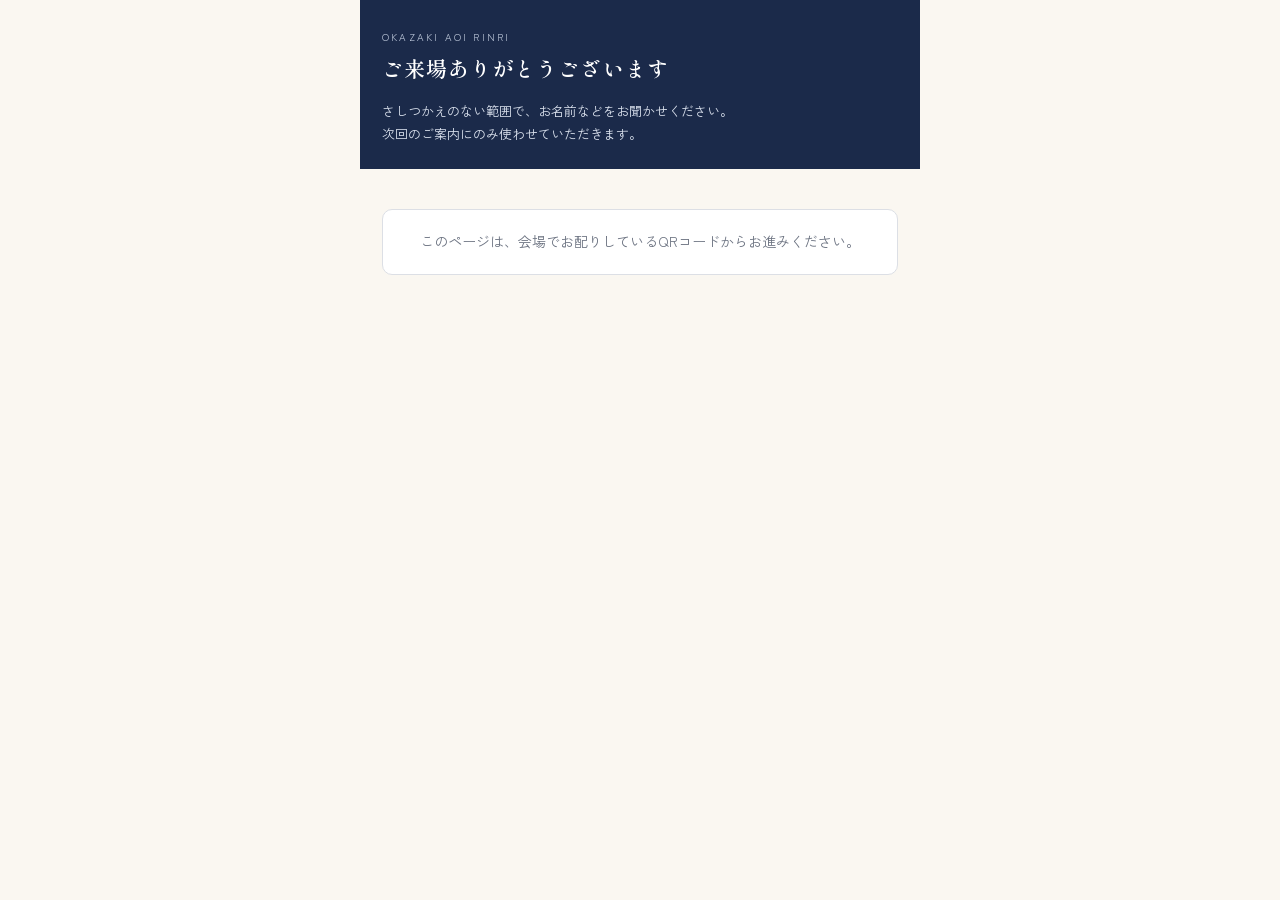
==== guest/index.html @ f614a4cf "ゲスト様の入力フォームを追加し、案内の記載を直す ・guest/ … 受付でQRコードから開いていただく、ゲストご本人の入力フォーム 　LINEのログインは求めない。送信後に公式LINEの友だち追加へ" ====
<!DOCTYPE html>
<html lang="ja">
<head>
<meta charset="UTF-8">
<meta name="viewport" content="width=device-width, initial-scale=1.0">
<title>ご来場ありがとうございます｜岡崎市葵倫理法人会</title>
<meta name="theme-color" content="#1b2a4a">
<meta name="robots" content="noindex, nofollow">
<link rel="icon" href="/favicon.svg" type="image/svg+xml">
<link rel="preconnect" href="https://fonts.googleapis.com">
<link rel="preconnect" href="https://fonts.gstatic.com" crossorigin>
<link href="https://fonts.googleapis.com/css2?family=Shippori+Mincho+B1:wght@500;600&family=Zen+Kaku+Gothic+New:wght@400;500;700&display=swap" rel="stylesheet">
<link rel="stylesheet" href="/guest/style.css">
</head>
<body>
<main class="card">
  <header class="head">
    <p class="kai">OKAZAKI AOI RINRI</p>
    <h1>ご来場ありがとうございます</h1>
    <p class="lead">
      さしつかえのない範囲で、お名前などをお聞かせください。<br>
      次回のご案内にのみ使わせていただきます。
    </p>
  </header>

  <p id="locked" class="locked" hidden>
    このページは、会場でお配りしているQRコードからお進みください。
  </p>

  <form id="form" class="form" novalidate>
    <label class="field">
      <span class="label">お名前 <em>必須</em></span>
      <input type="text" id="name" required autocomplete="name" placeholder="例）岡崎 太郎">
    </label>

    <label class="field">
      <span class="label">ふりがな <em class="opt">任意</em></span>
      <input type="text" id="kana" placeholder="例）おかざき たろう">
    </label>

    <label class="field">
      <span class="label">会社・お仕事 <em class="opt">任意</em></span>
      <input type="text" id="company" autocomplete="organization" placeholder="例）株式会社岡崎商店">
    </label>

    <label class="field">
      <span class="label">お住まい・事業所の市区町村 <em class="opt">任意</em></span>
      <input type="text" id="city" placeholder="例）岡崎市">
    </label>

    <label class="field">
      <span class="label">業種 <em class="opt">任意</em></span>
      <input type="text" id="industry" placeholder="例）建設業">
    </label>

    <label class="field">
      <span class="label">ご紹介者 <em class="opt">任意</em></span>
      <input type="text" id="referrer" placeholder="お誘いくださった方のお名前">
    </label>

    <label class="field">
      <span class="label">今回で何回目ですか <em class="opt">任意</em></span>
      <select id="visitCount"></select>
    </label>

    <fieldset class="field checks">
      <legend class="label">お越しになったきっかけ <em class="opt">複数選べます</em></legend>
      <div id="triggers"></div>
    </fieldset>

    <label class="field">
      <span class="label">ご感想・ご質問 <em class="opt">任意</em></span>
      <textarea id="memo" placeholder="差し支えなければ、お聞かせください"></textarea>
    </label>

    <button type="submit" id="submit" class="btn">送信する</button>
    <p id="note" class="note"></p>
    <p class="privacy">
      いただいた内容は、当会からのご案内にのみ使用します。
      お電話番号・メールアドレスはお伺いしません。
    </p>
  </form>

  <div id="done" class="done" hidden>
    <div class="mark">✓</div>
    <h2>ありがとうございました</h2>
    <p>本日はお越しいただき、ありがとうございます。</p>
    <p class="done-lead">
      次回の講話のご案内は、<b>公式LINE</b>でお届けしています。<br>
      よろしければ友だち追加をお願いいたします。
    </p>
    <a class="btn line" id="lineBtn" href="https://line.me/R/ti/p/@458vlpah">公式LINEを友だち追加する</a>
    <p class="done-note">
      モーニングセミナーは毎週木曜の朝6時から、イズモホール岡崎貴賓館で開いています。<br>
      見学は無料で、何度でもお越しいただけます。
    </p>
  </div>
</main>

<script src="/guest/app.js"></script>
</body>
</html>
---- guest/style.css ----
/* ============================================================
   ゲスト様の入力フォーム
   会場で、初めての方が、スマホで書く。それだけを想定した画面。
   ============================================================ */
:root{
  --ai:#1b2a4a; --akebono:#c9502f; --kinari:#faf7f1;
  --hai:#6b7280; --keisen:#dcdfe5; --shiro:#fff;
  --serif:"Shippori Mincho B1",serif; --sans:"Zen Kaku Gothic New",system-ui,sans-serif;
}
*{box-sizing:border-box}
html,body{margin:0;background:var(--kinari);color:#1a1a1a;font-family:var(--sans);
  font-size:16px;line-height:1.7;-webkit-text-size-adjust:100%}
.card{max-width:560px;margin:0 auto;background:var(--kinari);min-height:100vh}

.head{background:var(--ai);color:#fff;padding:28px 22px 24px}
.kai{margin:0 0 6px;font-size:10px;letter-spacing:.22em;color:#c3cddf}
.head h1{margin:0;font-family:var(--serif);font-size:21px;font-weight:600;letter-spacing:.05em}
.lead{margin:12px 0 0;font-size:13px;line-height:1.8;color:#dbe2ee}

.form{padding:24px 22px 32px}
.field{display:block;margin-bottom:20px}
.label{display:block;font-family:var(--serif);font-size:14px;font-weight:600;margin-bottom:7px}
.label em{font-style:normal;font-size:10px;font-weight:700;letter-spacing:.06em;
  border-radius:5px;padding:2px 7px;margin-left:7px;vertical-align:2px;color:#fff;background:var(--akebono)}
.label em.opt{background:#aab0ba}
input[type=text],select,textarea{
  width:100%;padding:13px 14px;font-family:inherit;font-size:16px;color:inherit;
  background:var(--shiro);border:1px solid var(--keisen);border-radius:9px}
textarea{min-height:88px;resize:vertical}
input:focus,select:focus,textarea:focus{outline:2px solid var(--ai);outline-offset:1px}

.checks{border:0;margin:0 0 20px;padding:0}
.check{display:inline-flex;align-items:center;gap:8px;margin:0 8px 8px 0;cursor:pointer;
  border:1px solid var(--keisen);background:var(--shiro);border-radius:999px;padding:9px 15px 9px 12px;font-size:14px}
.check input{accent-color:var(--ai);width:17px;height:17px}

.btn{display:block;width:100%;margin-top:6px;padding:16px;
  font-family:inherit;font-size:16px;font-weight:700;color:#fff;background:var(--akebono);
  border:0;border-radius:10px;cursor:pointer;text-align:center;text-decoration:none}
.btn:disabled{background:#c9c9c9}
.btn.line{background:#06c755;margin-top:20px}

.note{margin:12px 0 0;font-size:14px;color:var(--akebono);min-height:1.2em}
.privacy{margin:18px 0 0;font-size:12px;line-height:1.8;color:var(--hai)}
.locked{margin:40px 22px;padding:20px;font-size:14px;color:var(--hai);
  background:var(--shiro);border:1px solid var(--keisen);border-radius:10px;text-align:center}

.done{padding:56px 24px;text-align:center}
.done .mark{width:64px;height:64px;margin:0 auto 18px;border-radius:50%;
  background:var(--ai);color:#fff;font-size:30px;line-height:64px}
.done h2{margin:0 0 12px;font-family:var(--serif);font-size:21px;font-weight:600}
.done p{margin:0 0 8px;font-size:15px}
.done-lead{margin-top:20px!important;font-size:15px;line-height:1.9}
.done-note{margin-top:22px!important;font-size:13px;line-height:1.9;color:var(--hai)}

[hidden]{display:none!important}
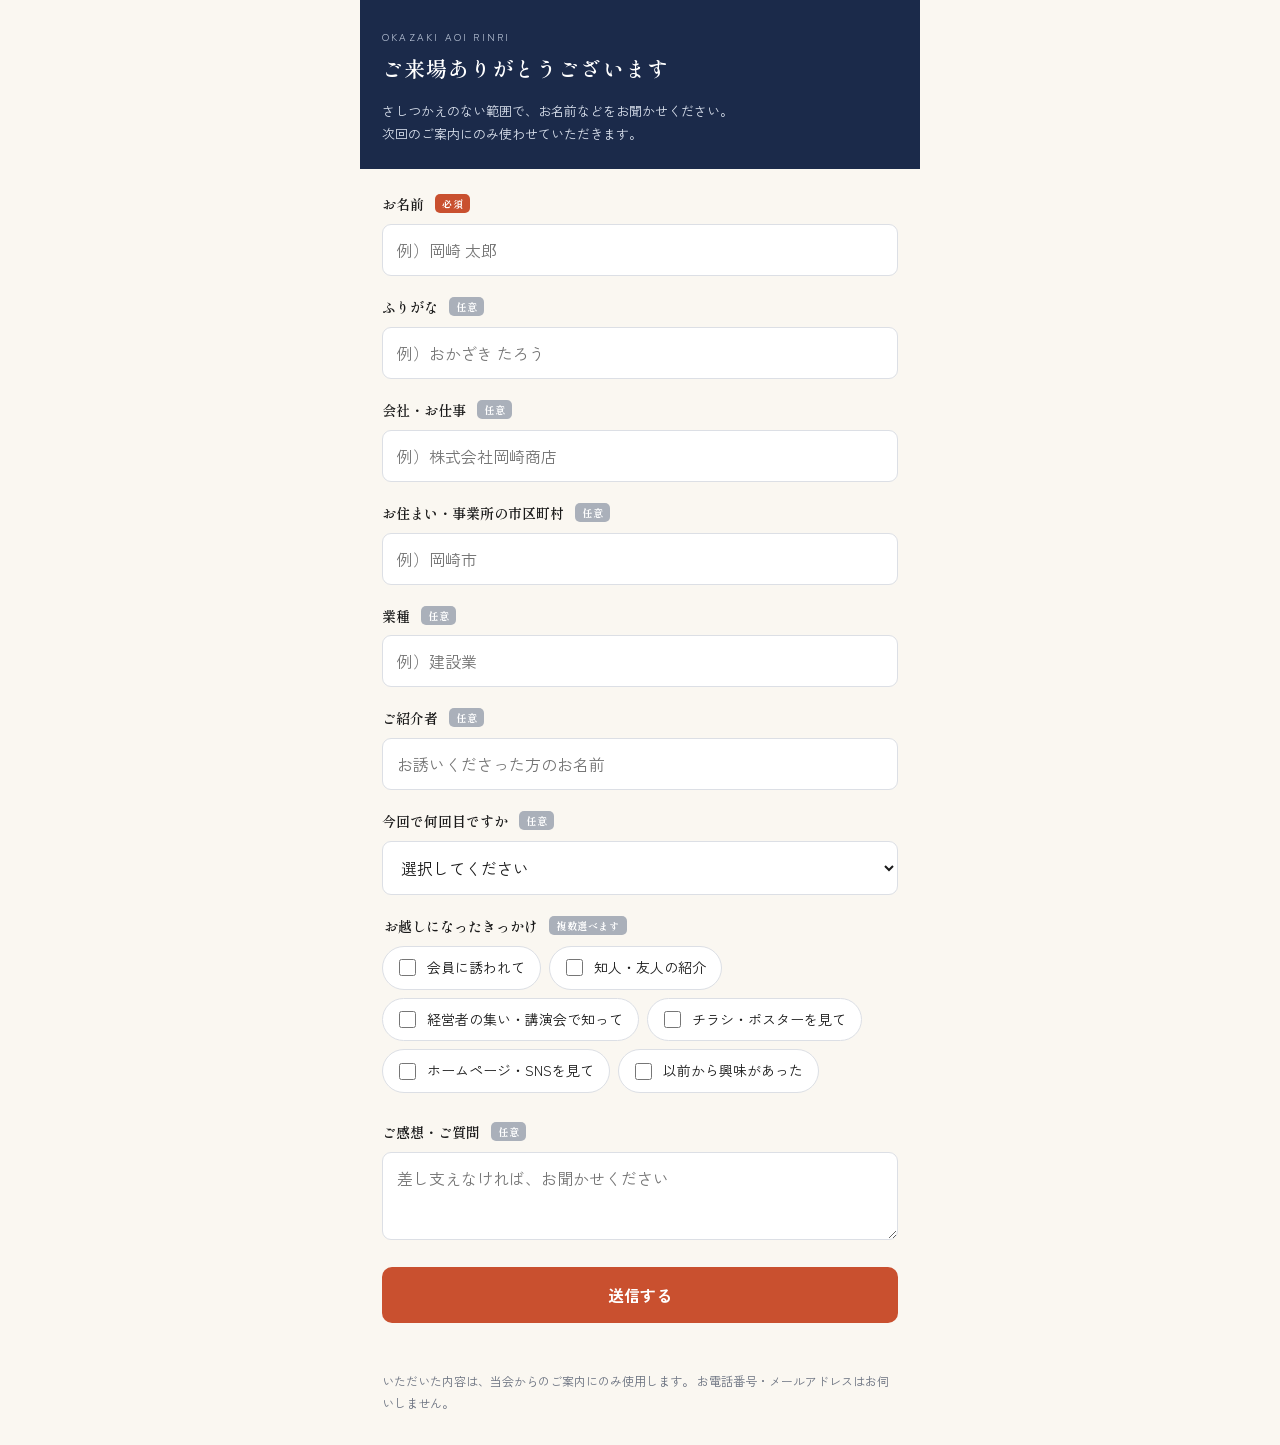
==== commit be56455a: "10月の講話を追加し、ゲスト入力フォームから合言葉を外す 10月は全週そろった（10/8 神道裕副会長、10/15・10/22 は豊川市との交換講話、 10/28 基礎講座、10/29 山口弘修 法人" ====
--- a/guest/index.html
+++ b/guest/index.html
@@ -23,11 +23,9 @@
     </p>
   </header>
 
-  <p id="locked" class="locked" hidden>
-    このページは、会場でお配りしているQRコードからお進みください。
-  </p>
-
   <form id="form" class="form" novalidate>
+    <!-- 罠の欄。人には見えず、自動投稿だけが埋める -->
+    <input type="text" id="website" name="website" tabindex="-1" autocomplete="off" aria-hidden="true" class="hp">
     <label class="field">
       <span class="label">お名前 <em>必須</em></span>
       <input type="text" id="name" required autocomplete="name" placeholder="例）岡崎 太郎">
--- a/guest/style.css
+++ b/guest/style.css
@@ -54,3 +54,6 @@
 .done-note{margin-top:22px!important;font-size:13px;line-height:1.9;color:var(--hai)}
 
 [hidden]{display:none!important}
+
+/* 罠の欄。人には見えない位置に置く（display:none だと埋めない機械がいる） */
+.hp{position:absolute;left:-9999px;width:1px;height:1px;opacity:0;pointer-events:none}
